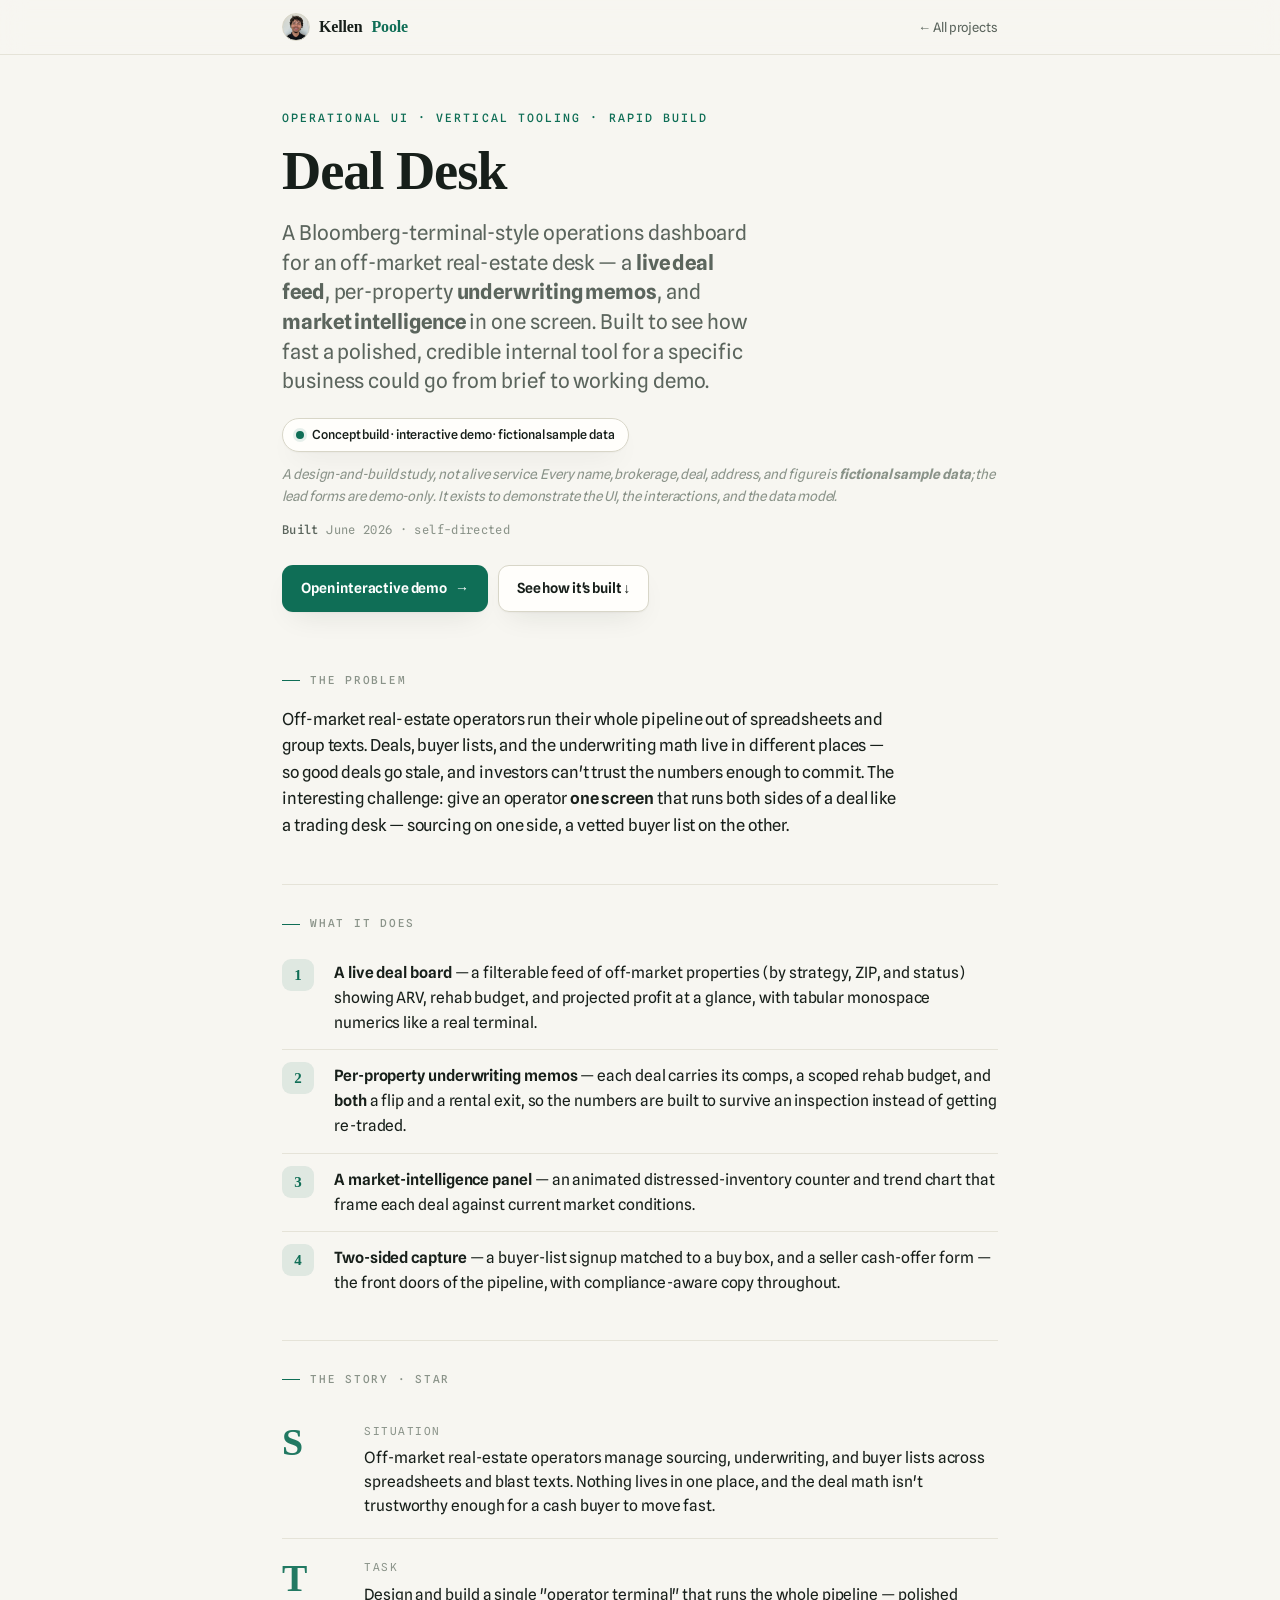
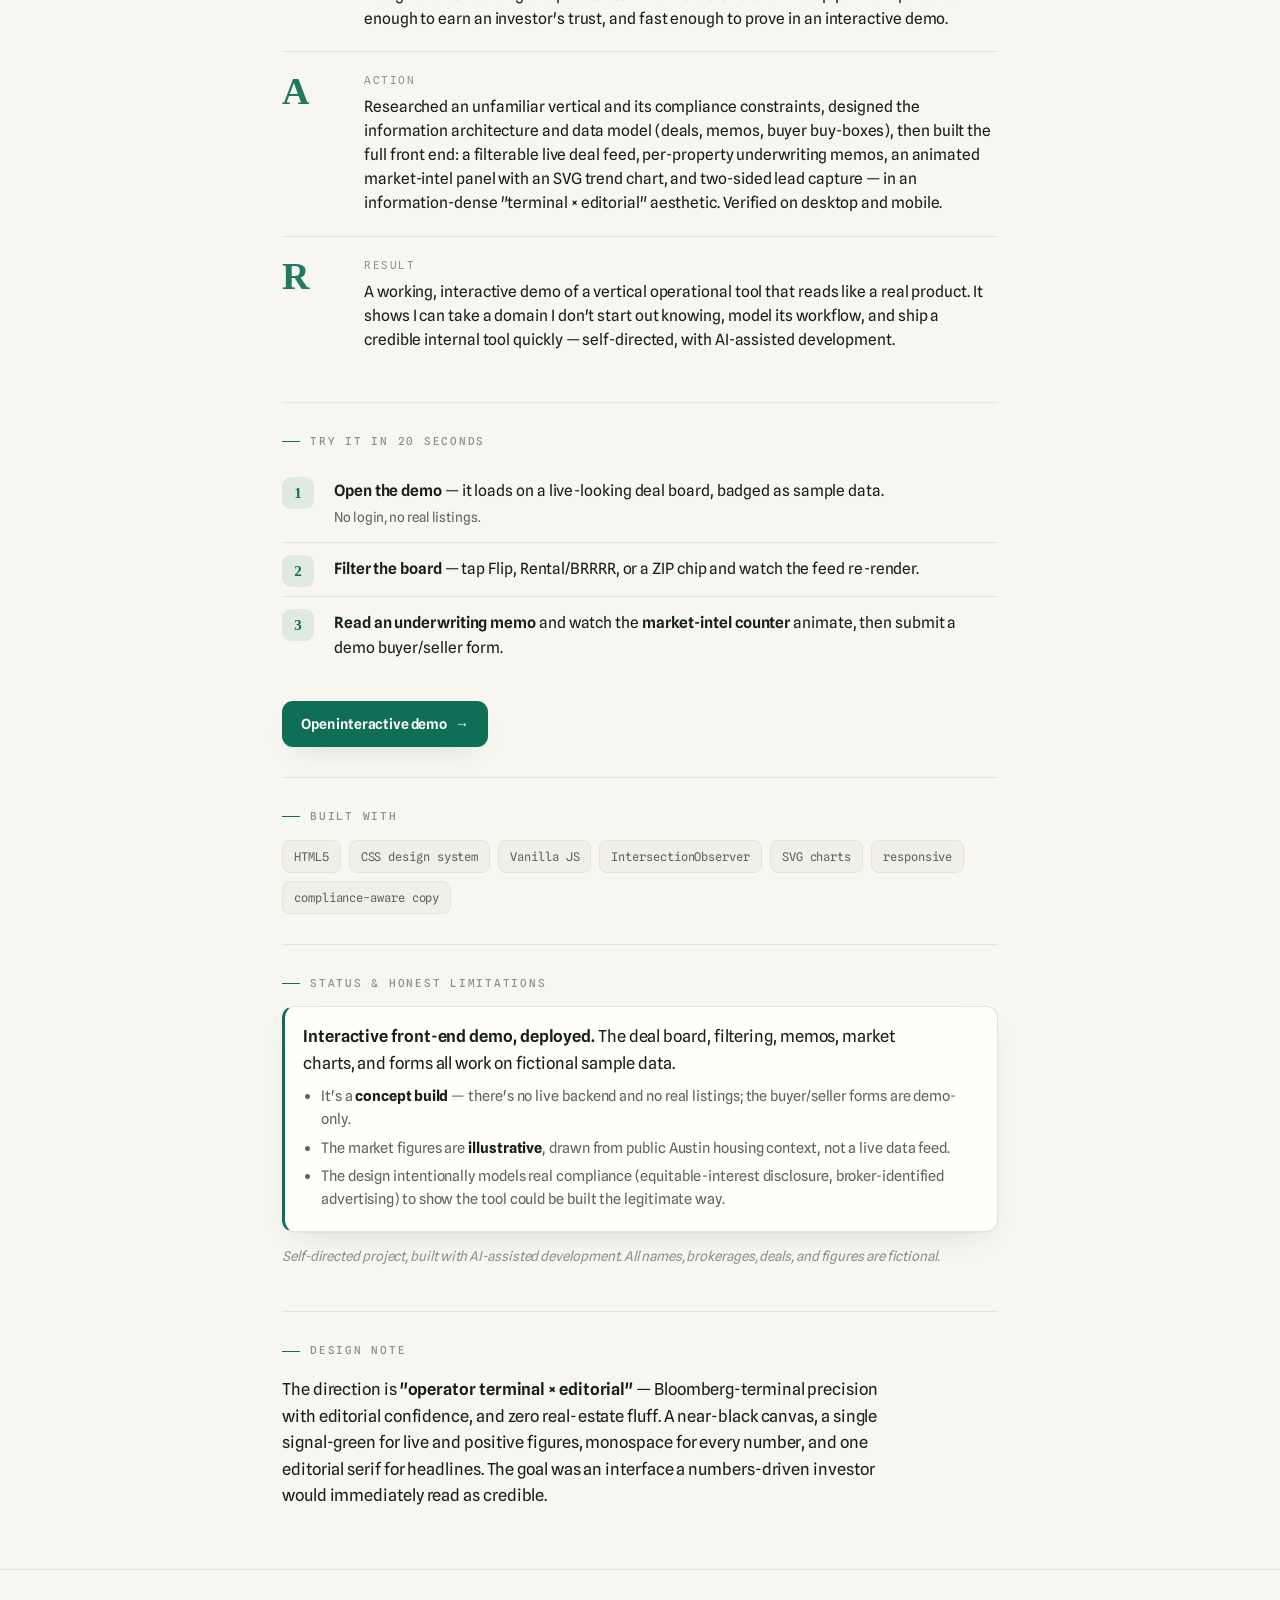
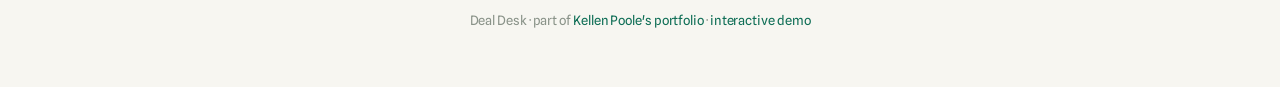
==== dealdesk.html @ 55d9c6c9 "Add Deal Desk (project 07): anonymized off-market real-estate operator terminal - New interactive de" ====
<!doctype html>
<html lang="en">
<head>
<meta charset="utf-8">
<meta name="viewport" content="width=device-width, initial-scale=1">
<meta name="theme-color" content="#0f6e56">
<title>Deal Desk — case study · Kellen Poole</title>
<meta name="description" content="A Bloomberg-terminal-style operations dashboard for an off-market real-estate desk: a live deal feed, per-property underwriting memos, and market intelligence in one screen. A self-directed concept build with an interactive demo.">
<link rel="preconnect" href="https://fonts.googleapis.com"><link rel="preconnect" href="https://fonts.gstatic.com" crossorigin>
<link href="https://fonts.googleapis.com/css2?family=Source+Serif+4:opsz,wght@8..60,400;8..60,600;8..60,700&family=Spline+Sans:wght@400;500;600&family=Spline+Sans+Mono:wght@400;500&display=swap" rel="stylesheet">
<link rel="stylesheet" href="styles.css">
</head>
<body>
<div class="topbar"><div class="row">
  <a class="brand" href="/">Kellen <b>Poole</b></a>
  <a class="back" href="/">← All projects</a>
</div></div>

<div class="wrap">
  <header class="hero">
    <p class="eyebrow reveal">Operational UI · vertical tooling · rapid build</p>
    <h1 class="reveal">Deal Desk</h1>
    <p class="lede reveal">A Bloomberg-terminal-style operations dashboard for an off-market real-estate desk — a <b>live deal feed</b>, per-property <b>underwriting memos</b>, and <b>market intelligence</b> in one screen. Built to see how fast a polished, credible internal tool for a specific business could go from brief to working demo.</p>
    <div class="reveal"><span class="status"><span class="dot"></span> Concept build · interactive demo · fictional sample data</span></div>
    <p class="honest reveal" style="margin:12px 0 0">A design-and-build study, not a live service. Every name, brokerage, deal, address, and figure is <b>fictional sample data</b>; the lead forms are demo-only. It exists to demonstrate the UI, the interactions, and the data model.</p>
    <p class="started reveal"><b>Built</b> June 2026 · self-directed</p>
    <div class="actions reveal">
      <a class="btn btn-primary" href="/dealdesk/" target="_blank" rel="noopener">Open interactive demo <span class="arr">→</span></a>
      <a class="btn btn-ghost" href="#build">See how it's built ↓</a>
    </div>
  </header>

  <section>
    <p class="label">The problem</p>
    <p class="prose">Off-market real-estate operators run their whole pipeline out of spreadsheets and group texts. Deals, buyer lists, and the underwriting math live in different places — so good deals go stale, and investors can't trust the numbers enough to commit. The interesting challenge: give an operator <b>one screen</b> that runs both sides of a deal like a trading desk — sourcing on one side, a vetted buyer list on the other.</p>
  </section>

  <section id="build">
    <p class="label">What it does</p>
    <ol class="steps">
      <li><b>A live deal board</b> — a filterable feed of off-market properties (by strategy, ZIP, and status) showing ARV, rehab budget, and projected profit at a glance, with tabular monospace numerics like a real terminal.</li>
      <li><b>Per-property underwriting memos</b> — each deal carries its comps, a scoped rehab budget, and <b>both</b> a flip and a rental exit, so the numbers are built to survive an inspection instead of getting re-traded.</li>
      <li><b>A market-intelligence panel</b> — an animated distressed-inventory counter and trend chart that frame each deal against current market conditions.</li>
      <li><b>Two-sided capture</b> — a buyer-list signup matched to a buy box, and a seller cash-offer form — the front doors of the pipeline, with compliance-aware copy throughout.</li>
    </ol>
  </section>

  <section>
    <p class="label">The story · STAR</p>
    <div class="star">
      <div class="star-row"><div class="glyph">S</div><div><p class="k">Situation</p><p class="t">Off-market real-estate operators manage sourcing, underwriting, and buyer lists across spreadsheets and blast texts. Nothing lives in one place, and the deal math isn't trustworthy enough for a cash buyer to move fast.</p></div></div>
      <div class="star-row"><div class="glyph">T</div><div><p class="k">Task</p><p class="t">Design and build a single "operator terminal" that runs the whole pipeline — polished enough to earn an investor's trust, and fast enough to prove in an interactive demo.</p></div></div>
      <div class="star-row"><div class="glyph">A</div><div><p class="k">Action</p><p class="t">Researched an unfamiliar vertical and its compliance constraints, designed the information architecture and data model (deals, memos, buyer buy-boxes), then built the full front end: a filterable live deal feed, per-property underwriting memos, an animated market-intel panel with an SVG trend chart, and two-sided lead capture — in an information-dense "terminal × editorial" aesthetic. Verified on desktop and mobile.</p></div></div>
      <div class="star-row"><div class="glyph">R</div><div><p class="k">Result</p><p class="t">A working, interactive demo of a vertical operational tool that reads like a real product. It shows I can take a domain I don't start out knowing, model its workflow, and ship a credible internal tool quickly — self-directed, with AI-assisted development.</p></div></div>
    </div>
  </section>

  <section>
    <p class="label">Try it in 20 seconds</p>
    <ol class="steps">
      <li><b>Open the demo</b> — it loads on a live-looking deal board, badged as sample data.<span class="sub">No login, no real listings.</span></li>
      <li><b>Filter the board</b> — tap Flip, Rental/BRRRR, or a ZIP chip and watch the feed re-render.</li>
      <li><b>Read an underwriting memo</b> and watch the <b>market-intel counter</b> animate, then submit a demo buyer/seller form.</li>
    </ol>
    <div class="actions"><a class="btn btn-primary" href="/dealdesk/" target="_blank" rel="noopener">Open interactive demo <span class="arr">→</span></a></div>
  </section>

  <section>
    <p class="label">Built with</p>
    <div class="pills"><span class="pill">HTML5</span><span class="pill">CSS design system</span><span class="pill">Vanilla JS</span><span class="pill">IntersectionObserver</span><span class="pill">SVG charts</span><span class="pill">responsive</span><span class="pill">compliance-aware copy</span></div>
  </section>

  <section>
    <p class="label">Status &amp; honest limitations</p>
    <div class="callout">
      <p class="prose" style="margin:0"><b>Interactive front-end demo, deployed.</b> The deal board, filtering, memos, market charts, and forms all work on fictional sample data.</p>
      <ul>
        <li>It's a <b>concept build</b> — there's no live backend and no real listings; the buyer/seller forms are demo-only.</li>
        <li>The market figures are <b>illustrative</b>, drawn from public Austin housing context, not a live data feed.</li>
        <li>The design intentionally models real compliance (equitable-interest disclosure, broker-identified advertising) to show the tool could be built the legitimate way.</li>
      </ul>
    </div>
    <p class="honest" style="margin-top:14px">Self-directed project, built with AI-assisted development. All names, brokerages, deals, and figures are fictional.</p>
  </section>

  <section>
    <p class="label">Design note</p>
    <p class="prose">The direction is <b>"operator terminal × editorial"</b> — Bloomberg-terminal precision with editorial confidence, and zero real-estate fluff. A near-black canvas, a single signal-green for live and positive figures, monospace for every number, and one editorial serif for headlines. The goal was an interface a numbers-driven investor would immediately read as credible.</p>
  </section>
</div>

<footer><div class="wrap">Deal Desk · part of <a href="/">Kellen Poole's portfolio</a> · <a href="/dealdesk/" target="_blank" rel="noopener">interactive demo</a></div></footer>
</body>
</html>
---- styles.css ----
/* ============================================================
   Kellen Poole — Portfolio design system
   Aesthetic: "editorial-tech" — warm paper / deep forest,
   Fraunces (display serif) + Spline Sans (grotesque body).
   ============================================================ */

:root{
  --bg:#f7f6f1;            /* warm paper */
  --bg-tint:#efeee6;
  --surface:#fffefb;
  --surface-2:#f1f0e8;
  --line:#e5e3d8;
  --line-strong:#d8d6c8;
  --ink:#171f1a;
  --muted:#5b655d;
  --faint:#8a9389;
  --accent:#0f6e56;       /* deep forest green */
  --accent-ink:#0b5945;
  --accent-soft:rgba(15,110,86,.10);
  --gold:#9a6b12;
  --crit:#b42318;
  --shadow:0 1px 2px rgba(20,30,24,.04), 0 12px 30px -12px rgba(20,30,24,.12);
  --shadow-lift:0 2px 4px rgba(20,30,24,.05), 0 24px 48px -18px rgba(20,30,24,.22);
  --maxw:760px;
}
@media (prefers-color-scheme: dark){
  :root{
    --bg:#0f1310; --bg-tint:#141813; --surface:#171c15; --surface-2:#1f251c;
    --line:#2a3127; --line-strong:#384132; --ink:#edf1e9; --muted:#9aa597; --faint:#6f7a6c;
    --accent:#67d6ab; --accent-ink:#8fe4c2; --accent-soft:rgba(103,214,171,.12);
    --gold:#e2b15f; --crit:#f0a99f;
    --shadow:0 1px 2px rgba(0,0,0,.3), 0 14px 34px -14px rgba(0,0,0,.5);
    --shadow-lift:0 2px 6px rgba(0,0,0,.35), 0 26px 56px -18px rgba(0,0,0,.6);
  }
}

*{box-sizing:border-box}
html{scroll-behavior:smooth}
body{
  margin:0; background:var(--bg); color:var(--ink);
  font-family:"Spline Sans",-apple-system,BlinkMacSystemFont,"Segoe UI",sans-serif;
  font-size:16px; line-height:1.6; letter-spacing:-.005em;
  -webkit-font-smoothing:antialiased; text-rendering:optimizeLegibility;
}
/* subtle paper grain for warmth */
body::before{
  content:""; position:fixed; inset:0; z-index:-1; pointer-events:none; opacity:.5;
  background-image:radial-gradient(var(--line) .5px, transparent .5px);
  background-size:22px 22px; -webkit-mask-image:linear-gradient(180deg,rgba(0,0,0,.5),transparent 70%);
  mask-image:linear-gradient(180deg,rgba(0,0,0,.5),transparent 70%);
}
::selection{background:var(--accent-soft); color:var(--accent-ink)}
a{color:inherit; text-decoration:none}

.wrap{max-width:var(--maxw); margin:0 auto; padding:0 22px}

/* ---------- top bar ---------- */
.topbar{
  position:sticky; top:0; z-index:40; backdrop-filter:saturate(140%) blur(12px);
  background:color-mix(in srgb, var(--bg) 82%, transparent);
  border-bottom:1px solid var(--line);
}
.topbar .row{max-width:var(--maxw); margin:0 auto; padding:13px 22px; display:flex; align-items:center; justify-content:space-between; gap:12px}
.topbar .brand{display:inline-flex; align-items:center; gap:9px; font-family:"Fraunces",serif; font-weight:600; font-size:16px; letter-spacing:-.01em}
.topbar .brand::before{content:""; width:26px; height:26px; border-radius:50%; background:url(/kellen.jpg) center/cover, var(--surface-2); border:1px solid var(--line-strong); flex-shrink:0}
.topbar .brand b{color:var(--accent)}
.topbar .back{font-size:13px; color:var(--muted); display:inline-flex; align-items:center; gap:6px; transition:color .2s}
.topbar .back:hover{color:var(--accent)}

/* ---------- hero ---------- */
.hero{padding:54px 0 30px}
.hero-ava{width:106px; height:106px; border-radius:50%; object-fit:cover; display:block; margin:0 0 26px; background:var(--surface-2); border:3px solid var(--surface); box-shadow:0 0 0 1.5px var(--accent), 0 18px 36px -16px rgba(20,30,24,.4)}
@media(max-width:520px){ .hero-ava{width:88px; height:88px} }
.eyebrow{font-family:"Spline Sans Mono",ui-monospace,monospace; font-size:11.5px; font-weight:500; letter-spacing:.18em; text-transform:uppercase; color:var(--accent); margin:0 0 16px}
h1{font-family:"Fraunces",serif; font-weight:600; font-size:clamp(2.1rem,6vw,3.4rem); line-height:1.04; letter-spacing:-.02em; margin:0; font-optical-sizing:auto}
.lede{font-size:clamp(1.05rem,2.4vw,1.28rem); color:var(--muted); margin:18px 0 0; max-width:34ch; line-height:1.45}
.hero .lede{max-width:40ch}

.status{display:inline-flex; align-items:center; gap:8px; margin:22px 0 0; padding:6px 13px; border-radius:999px; border:1px solid var(--line-strong); background:var(--surface); font-size:12.5px; font-weight:500; box-shadow:var(--shadow)}
.status .dot{width:8px; height:8px; border-radius:50%; background:var(--accent); box-shadow:0 0 0 3px var(--accent-soft)}
.status.amber .dot{background:var(--gold); box-shadow:0 0 0 3px rgba(154,107,18,.14)}
.started{font-family:"Spline Sans Mono",monospace; font-size:12px; color:var(--faint); letter-spacing:.03em; margin:13px 0 0}
.started b{color:var(--muted); font-weight:500}
.proj-date{font-family:"Spline Sans Mono",monospace; font-size:11px; color:var(--faint); letter-spacing:.03em; white-space:nowrap; flex-shrink:0; padding-top:4px}

.actions{display:flex; flex-wrap:wrap; gap:10px; margin:26px 0 0}
.btn{display:inline-flex; align-items:center; gap:8px; padding:11px 18px; border-radius:11px; font-size:14px; font-weight:600; letter-spacing:-.01em; transition:transform .15s ease, box-shadow .2s ease, background .2s; cursor:pointer; border:1px solid transparent}
.btn .arr{transition:transform .2s}
.btn:hover .arr{transform:translateX(3px)}
.btn-primary{background:var(--accent); color:#fff; box-shadow:var(--shadow)}
.btn-primary:hover{transform:translateY(-2px); box-shadow:var(--shadow-lift)}
@media (prefers-color-scheme: dark){ .btn-primary{color:#06140e} }
.btn-ghost{background:var(--surface); color:var(--ink); border-color:var(--line-strong); box-shadow:var(--shadow)}
.btn-ghost:hover{transform:translateY(-2px); box-shadow:var(--shadow-lift); border-color:var(--accent)}

/* ---------- sections ---------- */
section{padding:30px 0; border-top:1px solid var(--line)}
section:first-of-type{border-top:none}
.label{font-family:"Spline Sans Mono",ui-monospace,monospace; font-size:11px; font-weight:500; letter-spacing:.16em; text-transform:uppercase; color:var(--faint); margin:0 0 14px; display:flex; align-items:center; gap:10px}
.label::before{content:""; width:18px; height:1px; background:var(--accent); display:inline-block}
h2{font-family:"Fraunces",serif; font-weight:600; font-size:clamp(1.35rem,3.4vw,1.85rem); letter-spacing:-.015em; margin:0 0 14px; line-height:1.15}
.prose{font-size:16.5px; color:var(--ink); max-width:62ch}
.prose.muted{color:var(--muted)}
.prose b, .prose strong{color:var(--ink); font-weight:600}
.prose + .prose{margin-top:12px}

/* numbered "how it works" / "how to" steps */
.steps{counter-reset:s; margin:6px 0 0; padding:0; list-style:none}
.steps li{counter-increment:s; position:relative; padding:14px 0 14px 52px; border-top:1px solid var(--line); font-size:15.5px}
.steps li:first-child{border-top:none}
.steps li::before{content:counter(s); position:absolute; left:0; top:12px; width:32px; height:32px; border-radius:9px; background:var(--accent-soft); color:var(--accent); font-family:"Fraunces",serif; font-weight:600; font-size:15px; display:flex; align-items:center; justify-content:center}
.steps li b{font-weight:600}
.steps li .sub{display:block; color:var(--muted); font-size:13.5px; margin-top:3px}

/* feature cards */
.cards{display:grid; grid-template-columns:1fr 1fr; gap:12px; margin-top:4px}
@media(max-width:600px){ .cards{grid-template-columns:1fr} }
.card{background:var(--surface); border:1px solid var(--line); border-radius:14px; padding:16px 17px; box-shadow:var(--shadow); transition:transform .15s, box-shadow .2s, border-color .2s}
.card:hover{transform:translateY(-2px); box-shadow:var(--shadow-lift); border-color:var(--line-strong)}
.card h3{font-family:"Spline Sans",sans-serif; font-weight:600; font-size:15px; margin:0 0 5px; letter-spacing:-.01em}
.card p{margin:0; font-size:13.7px; color:var(--muted); line-height:1.5}
.card .tick{color:var(--accent); font-weight:700}

/* STAR — the signature treatment */
.star{display:flex; flex-direction:column; gap:0}
.star-row{display:grid; grid-template-columns:64px 1fr; gap:18px; padding:20px 0; border-top:1px solid var(--line)}
.star-row:first-child{border-top:none}
.star-row .glyph{font-family:"Fraunces",serif; font-weight:600; font-size:38px; line-height:1; color:var(--accent); opacity:.92}
.star-row .k{font-family:"Spline Sans Mono",monospace; font-size:11px; letter-spacing:.14em; text-transform:uppercase; color:var(--faint); margin:0 0 6px}
.star-row .t{font-size:15.5px; color:var(--ink); margin:0; line-height:1.55}
@media(max-width:520px){ .star-row{grid-template-columns:44px 1fr; gap:14px} .star-row .glyph{font-size:30px} }

/* tech pills */
.pills{display:flex; flex-wrap:wrap; gap:8px; margin-top:2px}
.pill{font-family:"Spline Sans Mono",monospace; font-size:12px; padding:6px 11px; border-radius:8px; background:var(--surface-2); color:var(--muted); border:1px solid var(--line)}

/* callout (status / limitations) */
.callout{background:var(--surface); border:1px solid var(--line); border-left:3px solid var(--accent); border-radius:12px; padding:16px 18px; box-shadow:var(--shadow)}
.callout.amber{border-left-color:var(--gold)}
.callout ul{margin:8px 0 0; padding-left:18px}
.callout li{font-size:14.5px; margin:5px 0; color:var(--muted)}
.callout li b{color:var(--ink)}

/* honesty line */
.honest{font-size:13.5px; color:var(--faint); font-style:italic}

/* mono output block (for shopflow/nightshift) */
.term{font-family:"Spline Sans Mono",monospace; font-size:12.5px; background:var(--surface-2); border:1px solid var(--line); border-radius:11px; padding:14px 16px; color:var(--ink); overflow-x:auto; line-height:1.7}
.term .g{color:var(--accent)} .term .m{color:var(--faint)}

footer{padding:40px 0 56px; border-top:1px solid var(--line); margin-top:14px; text-align:center; color:var(--faint); font-size:13px}
footer a{color:var(--accent)}

/* staggered load reveal */
@keyframes rise{from{opacity:0; transform:translateY(14px)} to{opacity:1; transform:none}}
.reveal{opacity:0; animation:rise .7s cubic-bezier(.22,1,.36,1) forwards}
.reveal:nth-child(1){animation-delay:.02s}.reveal:nth-child(2){animation-delay:.08s}
.reveal:nth-child(3){animation-delay:.14s}.reveal:nth-child(4){animation-delay:.2s}
.reveal:nth-child(5){animation-delay:.26s}.reveal:nth-child(6){animation-delay:.32s}
.reveal:nth-child(7){animation-delay:.38s}.reveal:nth-child(8){animation-delay:.44s}
@media (prefers-reduced-motion: reduce){ .reveal{opacity:1; animation:none} html{scroll-behavior:auto} .btn,.card{transition:none} }

/* ---------- hub-specific ---------- */
.hub-grid{display:flex; flex-direction:column; gap:14px; margin-top:6px}
.proj{display:block; background:var(--surface); border:1px solid var(--line); border-radius:16px; padding:20px 21px; box-shadow:var(--shadow); transition:transform .16s, box-shadow .22s, border-color .2s}
.proj:hover{transform:translateY(-3px); box-shadow:var(--shadow-lift); border-color:var(--line-strong)}
.proj-head{display:flex; align-items:baseline; justify-content:space-between; gap:12px}
.proj-name{font-family:"Fraunces",serif; font-weight:600; font-size:21px; letter-spacing:-.01em; margin:0}
.proj-num{color:var(--faint); font-size:14px; font-family:"Spline Sans Mono",monospace}
.proj-prop{font-size:14.5px; color:var(--muted); margin:9px 0 0; line-height:1.5}
.proj-skill{font-family:"Spline Sans Mono",monospace; font-size:11.5px; color:var(--accent); margin:11px 0 0; letter-spacing:.02em}
.proj-actions{display:flex; flex-wrap:wrap; gap:8px; margin:15px 0 0}
.mini{font-size:13px; font-weight:600; padding:8px 14px; border-radius:9px; display:inline-flex; gap:6px; align-items:center; transition:transform .15s, background .2s, border-color .2s}
.mini-go{background:var(--accent); color:#fff} @media(prefers-color-scheme:dark){.mini-go{color:#06140e}}
.mini-go:hover{transform:translateY(-1px)}
.mini-out{background:var(--surface-2); color:var(--ink); border:1px solid var(--line)}
.mini-out:hover{border-color:var(--accent); color:var(--accent)}
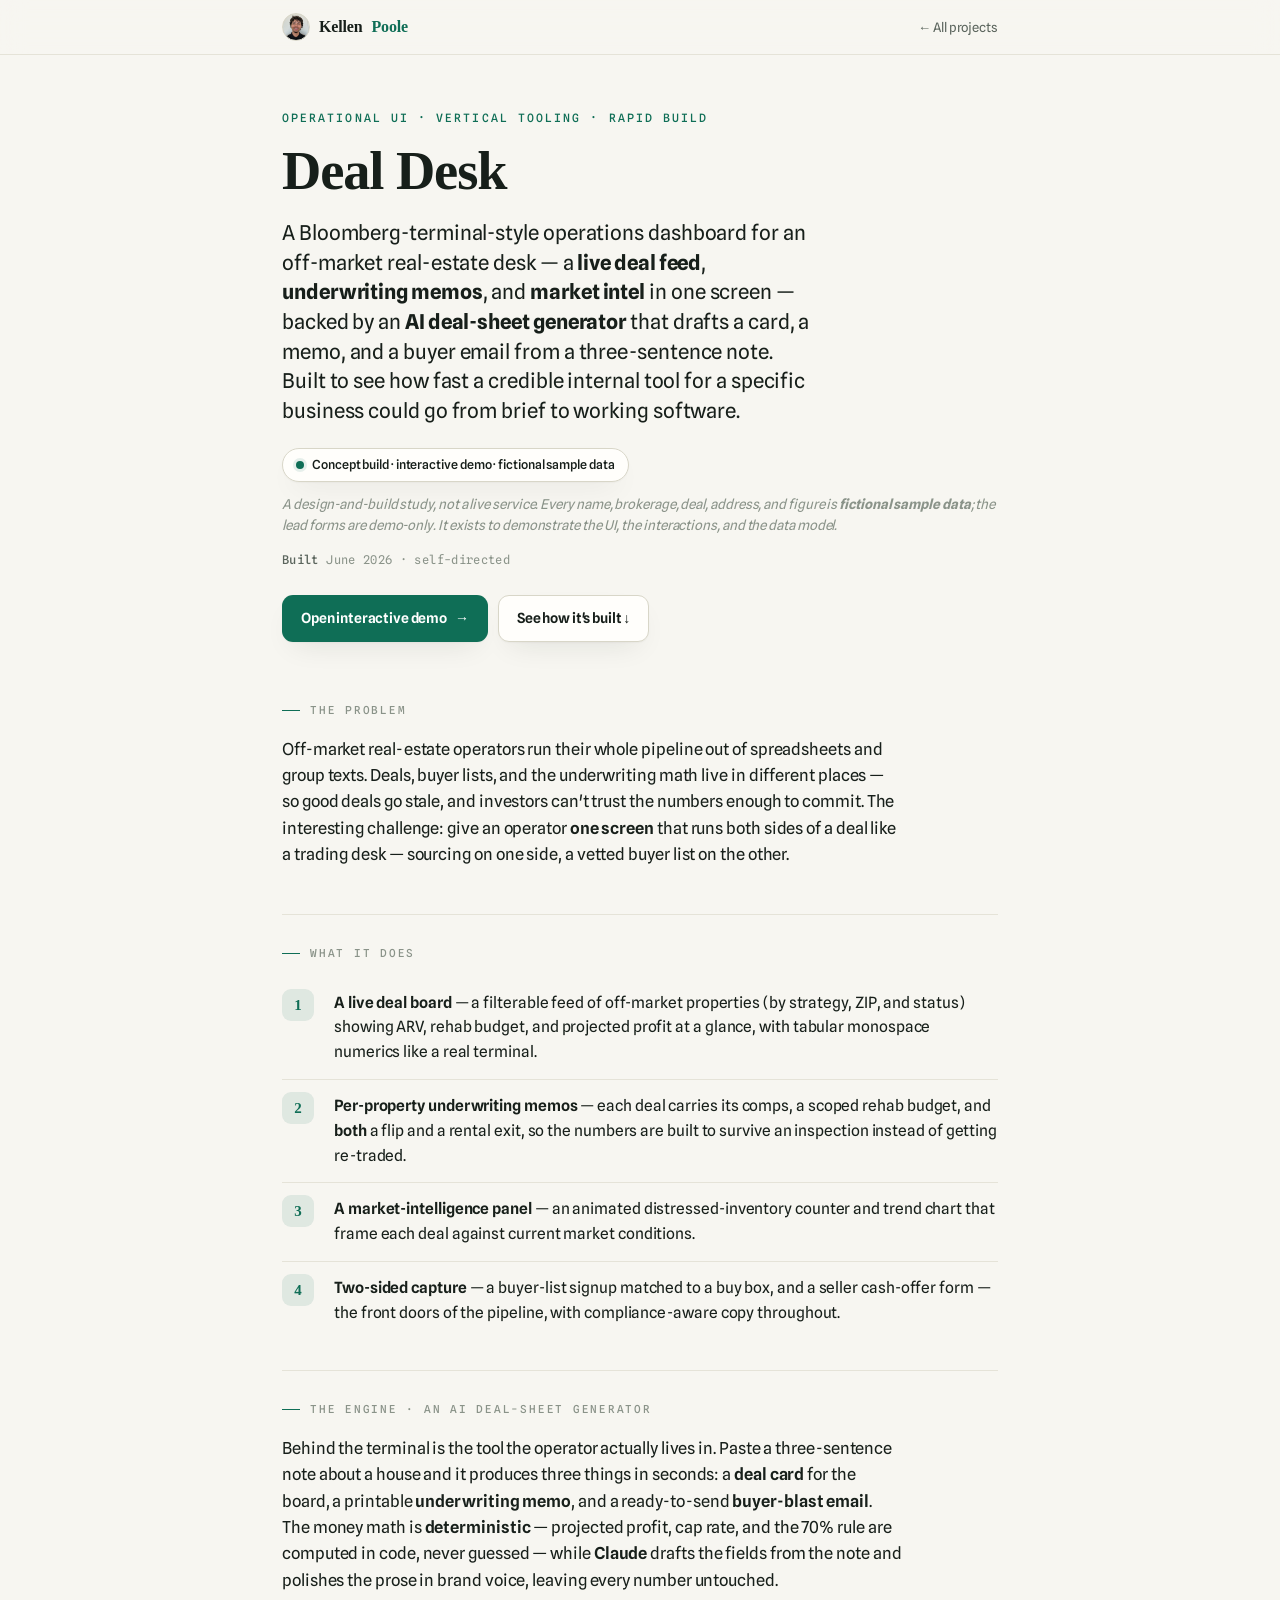
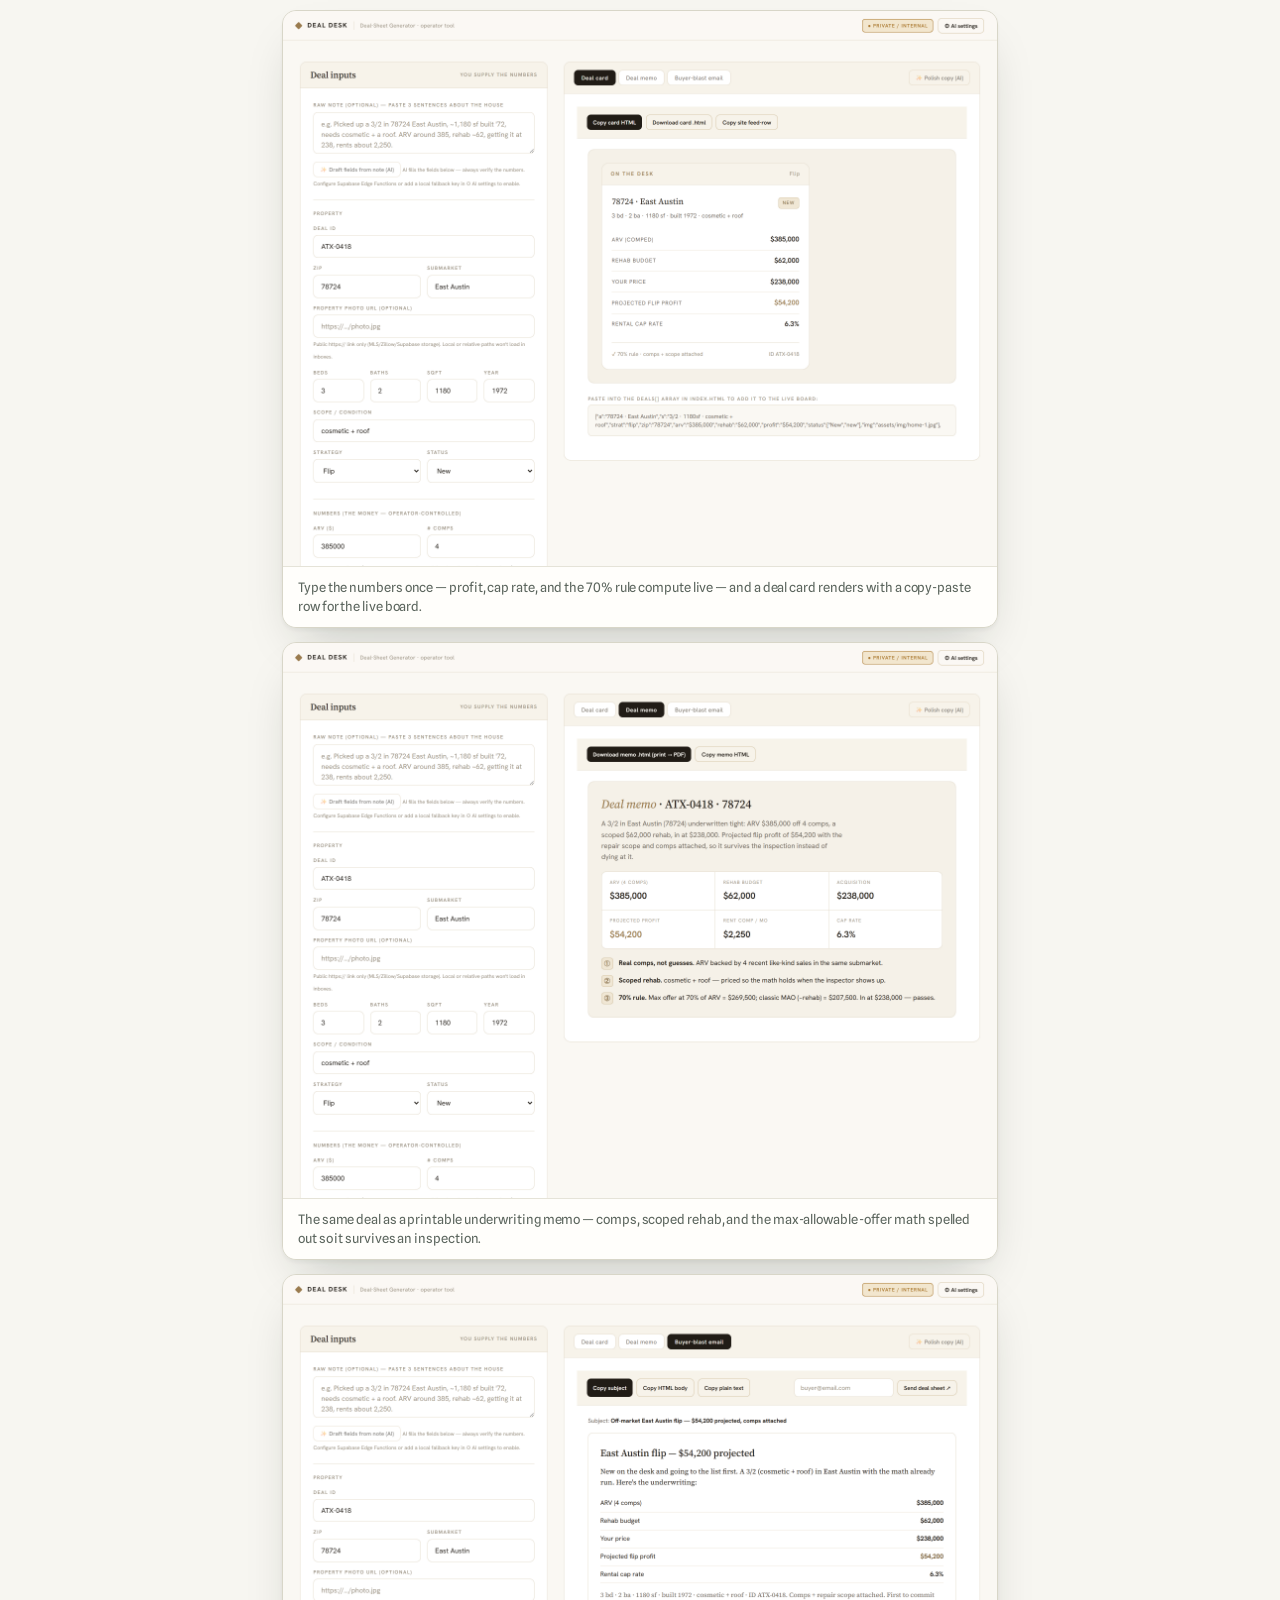
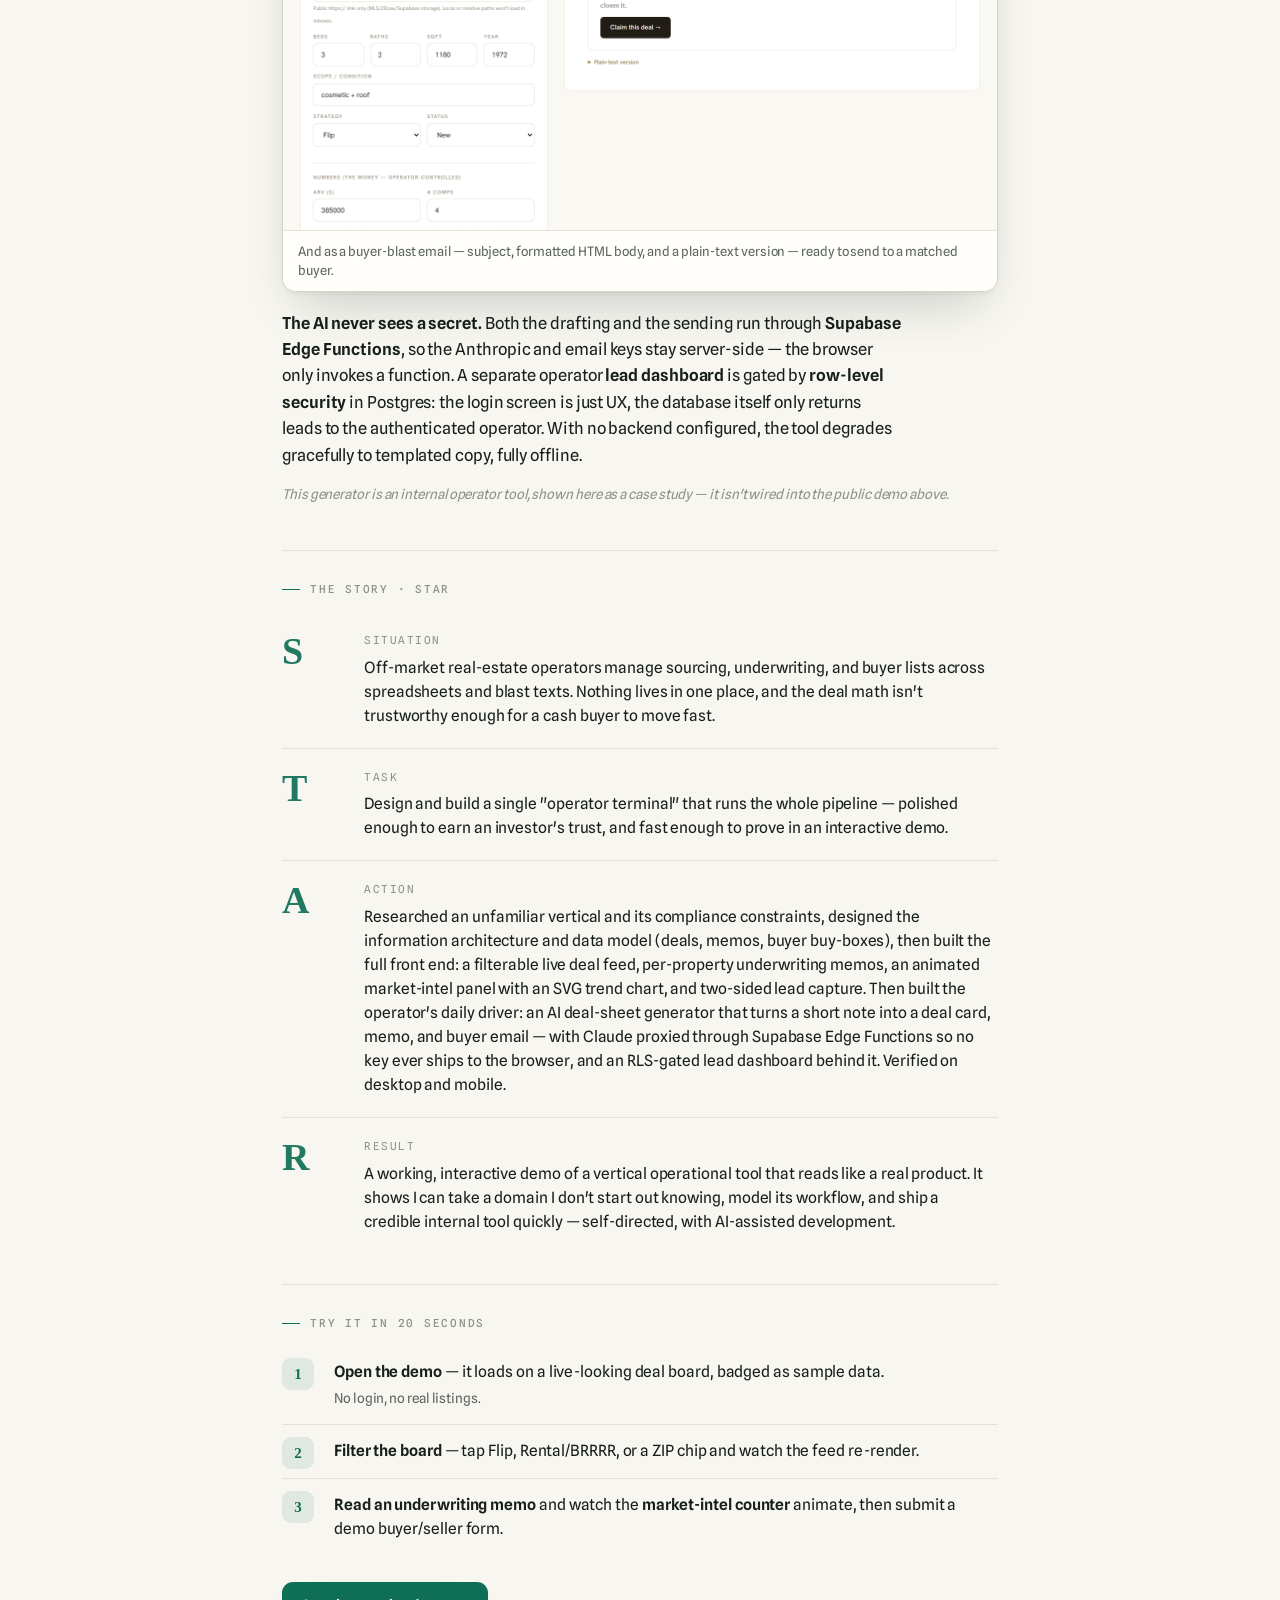
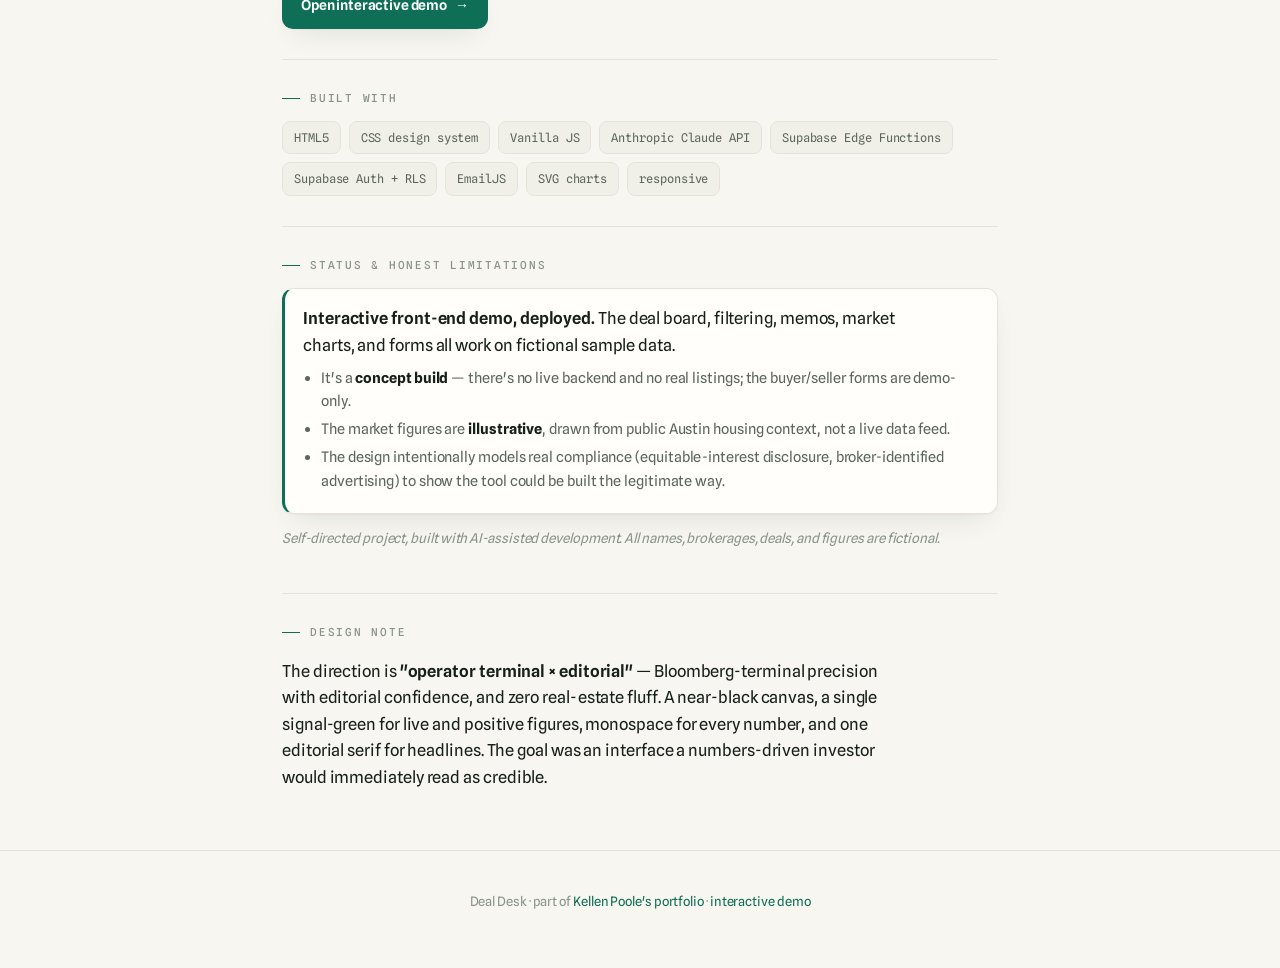
==== commit ca0e3515: "Deal Desk: feature the AI deal-sheet generator (case study + screenshots) - New 'The engine' section" ====
--- a/dealdesk.html
+++ b/dealdesk.html
@@ -5,7 +5,7 @@
 <meta name="viewport" content="width=device-width, initial-scale=1">
 <meta name="theme-color" content="#0f6e56">
 <title>Deal Desk — case study · Kellen Poole</title>
-<meta name="description" content="A Bloomberg-terminal-style operations dashboard for an off-market real-estate desk: a live deal feed, per-property underwriting memos, and market intelligence in one screen. A self-directed concept build with an interactive demo.">
+<meta name="description" content="A Bloomberg-terminal-style operations dashboard for an off-market real-estate desk — plus an AI deal-sheet generator that turns one deal into a card, a memo, and a buyer-blast email using Claude via Supabase Edge Functions. Self-directed build.">
 <link rel="preconnect" href="https://fonts.googleapis.com"><link rel="preconnect" href="https://fonts.gstatic.com" crossorigin>
 <link href="https://fonts.googleapis.com/css2?family=Source+Serif+4:opsz,wght@8..60,400;8..60,600;8..60,700&family=Spline+Sans:wght@400;500;600&family=Spline+Sans+Mono:wght@400;500&display=swap" rel="stylesheet">
 <link rel="stylesheet" href="styles.css">
@@ -20,7 +20,7 @@
   <header class="hero">
     <p class="eyebrow reveal">Operational UI · vertical tooling · rapid build</p>
     <h1 class="reveal">Deal Desk</h1>
-    <p class="lede reveal">A Bloomberg-terminal-style operations dashboard for an off-market real-estate desk — a <b>live deal feed</b>, per-property <b>underwriting memos</b>, and <b>market intelligence</b> in one screen. Built to see how fast a polished, credible internal tool for a specific business could go from brief to working demo.</p>
+    <p class="lede reveal">A Bloomberg-terminal-style operations dashboard for an off-market real-estate desk — a <b>live deal feed</b>, <b>underwriting memos</b>, and <b>market intel</b> in one screen — backed by an <b>AI deal-sheet generator</b> that drafts a card, a memo, and a buyer email from a three-sentence note. Built to see how fast a credible internal tool for a specific business could go from brief to working software.</p>
     <div class="reveal"><span class="status"><span class="dot"></span> Concept build · interactive demo · fictional sample data</span></div>
     <p class="honest reveal" style="margin:12px 0 0">A design-and-build study, not a live service. Every name, brokerage, deal, address, and figure is <b>fictional sample data</b>; the lead forms are demo-only. It exists to demonstrate the UI, the interactions, and the data model.</p>
     <p class="started reveal"><b>Built</b> June 2026 · self-directed</p>
@@ -46,11 +46,32 @@
   </section>
 
   <section>
+    <p class="label">The engine · an AI deal-sheet generator</p>
+    <p class="prose">Behind the terminal is the tool the operator actually lives in. Paste a three-sentence note about a house and it produces three things in seconds: a <b>deal card</b> for the board, a printable <b>underwriting memo</b>, and a ready-to-send <b>buyer-blast email</b>. The money math is <b>deterministic</b> — projected profit, cap rate, and the 70% rule are computed in code, never guessed — while <b>Claude</b> drafts the fields from the note and polishes the prose in brand voice, leaving every number untouched.</p>
+
+    <figure class="shot reveal">
+      <img src="dealdesk/gen-card.png" alt="Deal-sheet generator — money inputs on the left, a generated deal card on the right" loading="lazy">
+      <figcaption>Type the numbers once — profit, cap rate, and the 70% rule compute live — and a deal card renders with a copy-paste row for the live board.</figcaption>
+    </figure>
+    <figure class="shot reveal">
+      <img src="dealdesk/gen-memo.png" alt="Generated underwriting memo with a metrics grid and the 70% rule math" loading="lazy">
+      <figcaption>The same deal as a printable underwriting memo — comps, scoped rehab, and the max-allowable-offer math spelled out so it survives an inspection.</figcaption>
+    </figure>
+    <figure class="shot reveal">
+      <img src="dealdesk/gen-email.png" alt="Generated buyer-blast email with subject line, underwriting rows, and a call to action" loading="lazy">
+      <figcaption>And as a buyer-blast email — subject, formatted HTML body, and a plain-text version — ready to send to a matched buyer.</figcaption>
+    </figure>
+
+    <p class="prose" style="margin-top:18px"><b>The AI never sees a secret.</b> Both the drafting and the sending run through <b>Supabase Edge Functions</b>, so the Anthropic and email keys stay server-side — the browser only invokes a function. A separate operator <b>lead dashboard</b> is gated by <b>row-level security</b> in Postgres: the login screen is just UX, the database itself only returns leads to the authenticated operator. With no backend configured, the tool degrades gracefully to templated copy, fully offline.</p>
+    <p class="honest" style="margin-top:12px">This generator is an internal operator tool, shown here as a case study — it isn't wired into the public demo above.</p>
+  </section>
+
+  <section>
     <p class="label">The story · STAR</p>
     <div class="star">
       <div class="star-row"><div class="glyph">S</div><div><p class="k">Situation</p><p class="t">Off-market real-estate operators manage sourcing, underwriting, and buyer lists across spreadsheets and blast texts. Nothing lives in one place, and the deal math isn't trustworthy enough for a cash buyer to move fast.</p></div></div>
       <div class="star-row"><div class="glyph">T</div><div><p class="k">Task</p><p class="t">Design and build a single "operator terminal" that runs the whole pipeline — polished enough to earn an investor's trust, and fast enough to prove in an interactive demo.</p></div></div>
-      <div class="star-row"><div class="glyph">A</div><div><p class="k">Action</p><p class="t">Researched an unfamiliar vertical and its compliance constraints, designed the information architecture and data model (deals, memos, buyer buy-boxes), then built the full front end: a filterable live deal feed, per-property underwriting memos, an animated market-intel panel with an SVG trend chart, and two-sided lead capture — in an information-dense "terminal × editorial" aesthetic. Verified on desktop and mobile.</p></div></div>
+      <div class="star-row"><div class="glyph">A</div><div><p class="k">Action</p><p class="t">Researched an unfamiliar vertical and its compliance constraints, designed the information architecture and data model (deals, memos, buyer buy-boxes), then built the full front end: a filterable live deal feed, per-property underwriting memos, an animated market-intel panel with an SVG trend chart, and two-sided lead capture. Then built the operator's daily driver: an AI deal-sheet generator that turns a short note into a deal card, memo, and buyer email — with Claude proxied through Supabase Edge Functions so no key ever ships to the browser, and an RLS-gated lead dashboard behind it. Verified on desktop and mobile.</p></div></div>
       <div class="star-row"><div class="glyph">R</div><div><p class="k">Result</p><p class="t">A working, interactive demo of a vertical operational tool that reads like a real product. It shows I can take a domain I don't start out knowing, model its workflow, and ship a credible internal tool quickly — self-directed, with AI-assisted development.</p></div></div>
     </div>
   </section>
@@ -67,7 +88,7 @@
 
   <section>
     <p class="label">Built with</p>
-    <div class="pills"><span class="pill">HTML5</span><span class="pill">CSS design system</span><span class="pill">Vanilla JS</span><span class="pill">IntersectionObserver</span><span class="pill">SVG charts</span><span class="pill">responsive</span><span class="pill">compliance-aware copy</span></div>
+    <div class="pills"><span class="pill">HTML5</span><span class="pill">CSS design system</span><span class="pill">Vanilla JS</span><span class="pill">Anthropic Claude API</span><span class="pill">Supabase Edge Functions</span><span class="pill">Supabase Auth + RLS</span><span class="pill">EmailJS</span><span class="pill">SVG charts</span><span class="pill">responsive</span></div>
   </section>
 
   <section>
--- a/styles.css
+++ b/styles.css
@@ -1,7 +1,7 @@
 /* ============================================================
    Kellen Poole — Portfolio design system
    Aesthetic: "editorial-tech" — warm paper / deep forest,
-   Fraunces (display serif) + Spline Sans (grotesque body).
+   Source Serif 4 (display serif) + Spline Sans (grotesque body).
    ============================================================ */
 
 :root{
@@ -61,7 +61,7 @@
   border-bottom:1px solid var(--line);
 }
 .topbar .row{max-width:var(--maxw); margin:0 auto; padding:13px 22px; display:flex; align-items:center; justify-content:space-between; gap:12px}
-.topbar .brand{display:inline-flex; align-items:center; gap:9px; font-family:"Fraunces",serif; font-weight:600; font-size:16px; letter-spacing:-.01em}
+.topbar .brand{display:inline-flex; align-items:center; gap:9px; font-family:"Source Serif 4",Georgia,serif; font-weight:600; font-size:16px; letter-spacing:-.01em}
 .topbar .brand::before{content:""; width:26px; height:26px; border-radius:50%; background:url(/kellen.jpg) center/cover, var(--surface-2); border:1px solid var(--line-strong); flex-shrink:0}
 .topbar .brand b{color:var(--accent)}
 .topbar .back{font-size:13px; color:var(--muted); display:inline-flex; align-items:center; gap:6px; transition:color .2s}
@@ -72,9 +72,9 @@
 .hero-ava{width:106px; height:106px; border-radius:50%; object-fit:cover; display:block; margin:0 0 26px; background:var(--surface-2); border:3px solid var(--surface); box-shadow:0 0 0 1.5px var(--accent), 0 18px 36px -16px rgba(20,30,24,.4)}
 @media(max-width:520px){ .hero-ava{width:88px; height:88px} }
 .eyebrow{font-family:"Spline Sans Mono",ui-monospace,monospace; font-size:11.5px; font-weight:500; letter-spacing:.18em; text-transform:uppercase; color:var(--accent); margin:0 0 16px}
-h1{font-family:"Fraunces",serif; font-weight:600; font-size:clamp(2.1rem,6vw,3.4rem); line-height:1.04; letter-spacing:-.02em; margin:0; font-optical-sizing:auto}
+h1{font-family:"Source Serif 4",Georgia,serif; font-weight:600; font-size:clamp(2.1rem,6vw,3.4rem); line-height:1.04; letter-spacing:-.02em; margin:0; font-optical-sizing:auto; font-variant-ligatures:none}
 .lede{font-size:clamp(1.05rem,2.4vw,1.28rem); color:var(--muted); margin:18px 0 0; max-width:34ch; line-height:1.45}
-.hero .lede{max-width:40ch}
+.hero .lede{max-width:44ch; color:var(--ink)}
 
 .status{display:inline-flex; align-items:center; gap:8px; margin:22px 0 0; padding:6px 13px; border-radius:999px; border:1px solid var(--line-strong); background:var(--surface); font-size:12.5px; font-weight:500; box-shadow:var(--shadow)}
 .status .dot{width:8px; height:8px; border-radius:50%; background:var(--accent); box-shadow:0 0 0 3px var(--accent-soft)}
@@ -98,7 +98,7 @@
 section:first-of-type{border-top:none}
 .label{font-family:"Spline Sans Mono",ui-monospace,monospace; font-size:11px; font-weight:500; letter-spacing:.16em; text-transform:uppercase; color:var(--faint); margin:0 0 14px; display:flex; align-items:center; gap:10px}
 .label::before{content:""; width:18px; height:1px; background:var(--accent); display:inline-block}
-h2{font-family:"Fraunces",serif; font-weight:600; font-size:clamp(1.35rem,3.4vw,1.85rem); letter-spacing:-.015em; margin:0 0 14px; line-height:1.15}
+h2{font-family:"Source Serif 4",Georgia,serif; font-weight:600; font-size:clamp(1.35rem,3.4vw,1.85rem); letter-spacing:-.015em; margin:0 0 14px; line-height:1.15}
 .prose{font-size:16.5px; color:var(--ink); max-width:62ch}
 .prose.muted{color:var(--muted)}
 .prose b, .prose strong{color:var(--ink); font-weight:600}
@@ -108,7 +108,7 @@
 .steps{counter-reset:s; margin:6px 0 0; padding:0; list-style:none}
 .steps li{counter-increment:s; position:relative; padding:14px 0 14px 52px; border-top:1px solid var(--line); font-size:15.5px}
 .steps li:first-child{border-top:none}
-.steps li::before{content:counter(s); position:absolute; left:0; top:12px; width:32px; height:32px; border-radius:9px; background:var(--accent-soft); color:var(--accent); font-family:"Fraunces",serif; font-weight:600; font-size:15px; display:flex; align-items:center; justify-content:center}
+.steps li::before{content:counter(s); position:absolute; left:0; top:12px; width:32px; height:32px; border-radius:9px; background:var(--accent-soft); color:var(--accent); font-family:"Source Serif 4",Georgia,serif; font-weight:600; font-size:15px; display:flex; align-items:center; justify-content:center}
 .steps li b{font-weight:600}
 .steps li .sub{display:block; color:var(--muted); font-size:13.5px; margin-top:3px}
 
@@ -125,7 +125,7 @@
 .star{display:flex; flex-direction:column; gap:0}
 .star-row{display:grid; grid-template-columns:64px 1fr; gap:18px; padding:20px 0; border-top:1px solid var(--line)}
 .star-row:first-child{border-top:none}
-.star-row .glyph{font-family:"Fraunces",serif; font-weight:600; font-size:38px; line-height:1; color:var(--accent); opacity:.92}
+.star-row .glyph{font-family:"Source Serif 4",Georgia,serif; font-weight:600; font-size:38px; line-height:1; color:var(--accent); opacity:.92}
 .star-row .k{font-family:"Spline Sans Mono",monospace; font-size:11px; letter-spacing:.14em; text-transform:uppercase; color:var(--faint); margin:0 0 6px}
 .star-row .t{font-size:15.5px; color:var(--ink); margin:0; line-height:1.55}
 @media(max-width:520px){ .star-row{grid-template-columns:44px 1fr; gap:14px} .star-row .glyph{font-size:30px} }
@@ -148,6 +148,12 @@
 .term{font-family:"Spline Sans Mono",monospace; font-size:12.5px; background:var(--surface-2); border:1px solid var(--line); border-radius:11px; padding:14px 16px; color:var(--ink); overflow-x:auto; line-height:1.7}
 .term .g{color:var(--accent)} .term .m{color:var(--faint)}
 
+/* screenshots / figures (case-study media) */
+.shot{margin:16px 0 0; border:1px solid var(--line-strong); border-radius:14px; overflow:hidden; background:var(--surface-2); box-shadow:var(--shadow-lift)}
+.shot img{display:block; width:100%; height:auto}
+.shot figcaption{font-size:13px; color:var(--muted); padding:11px 15px; border-top:1px solid var(--line); background:var(--surface); line-height:1.45}
+.shot + .shot{margin-top:14px}
+
 footer{padding:40px 0 56px; border-top:1px solid var(--line); margin-top:14px; text-align:center; color:var(--faint); font-size:13px}
 footer a{color:var(--accent)}
 
@@ -165,7 +171,7 @@
 .proj{display:block; background:var(--surface); border:1px solid var(--line); border-radius:16px; padding:20px 21px; box-shadow:var(--shadow); transition:transform .16s, box-shadow .22s, border-color .2s}
 .proj:hover{transform:translateY(-3px); box-shadow:var(--shadow-lift); border-color:var(--line-strong)}
 .proj-head{display:flex; align-items:baseline; justify-content:space-between; gap:12px}
-.proj-name{font-family:"Fraunces",serif; font-weight:600; font-size:21px; letter-spacing:-.01em; margin:0}
+.proj-name{font-family:"Source Serif 4",Georgia,serif; font-weight:600; font-size:21px; letter-spacing:-.01em; margin:0}
 .proj-num{color:var(--faint); font-size:14px; font-family:"Spline Sans Mono",monospace}
 .proj-prop{font-size:14.5px; color:var(--muted); margin:9px 0 0; line-height:1.5}
 .proj-skill{font-family:"Spline Sans Mono",monospace; font-size:11.5px; color:var(--accent); margin:11px 0 0; letter-spacing:.02em}
